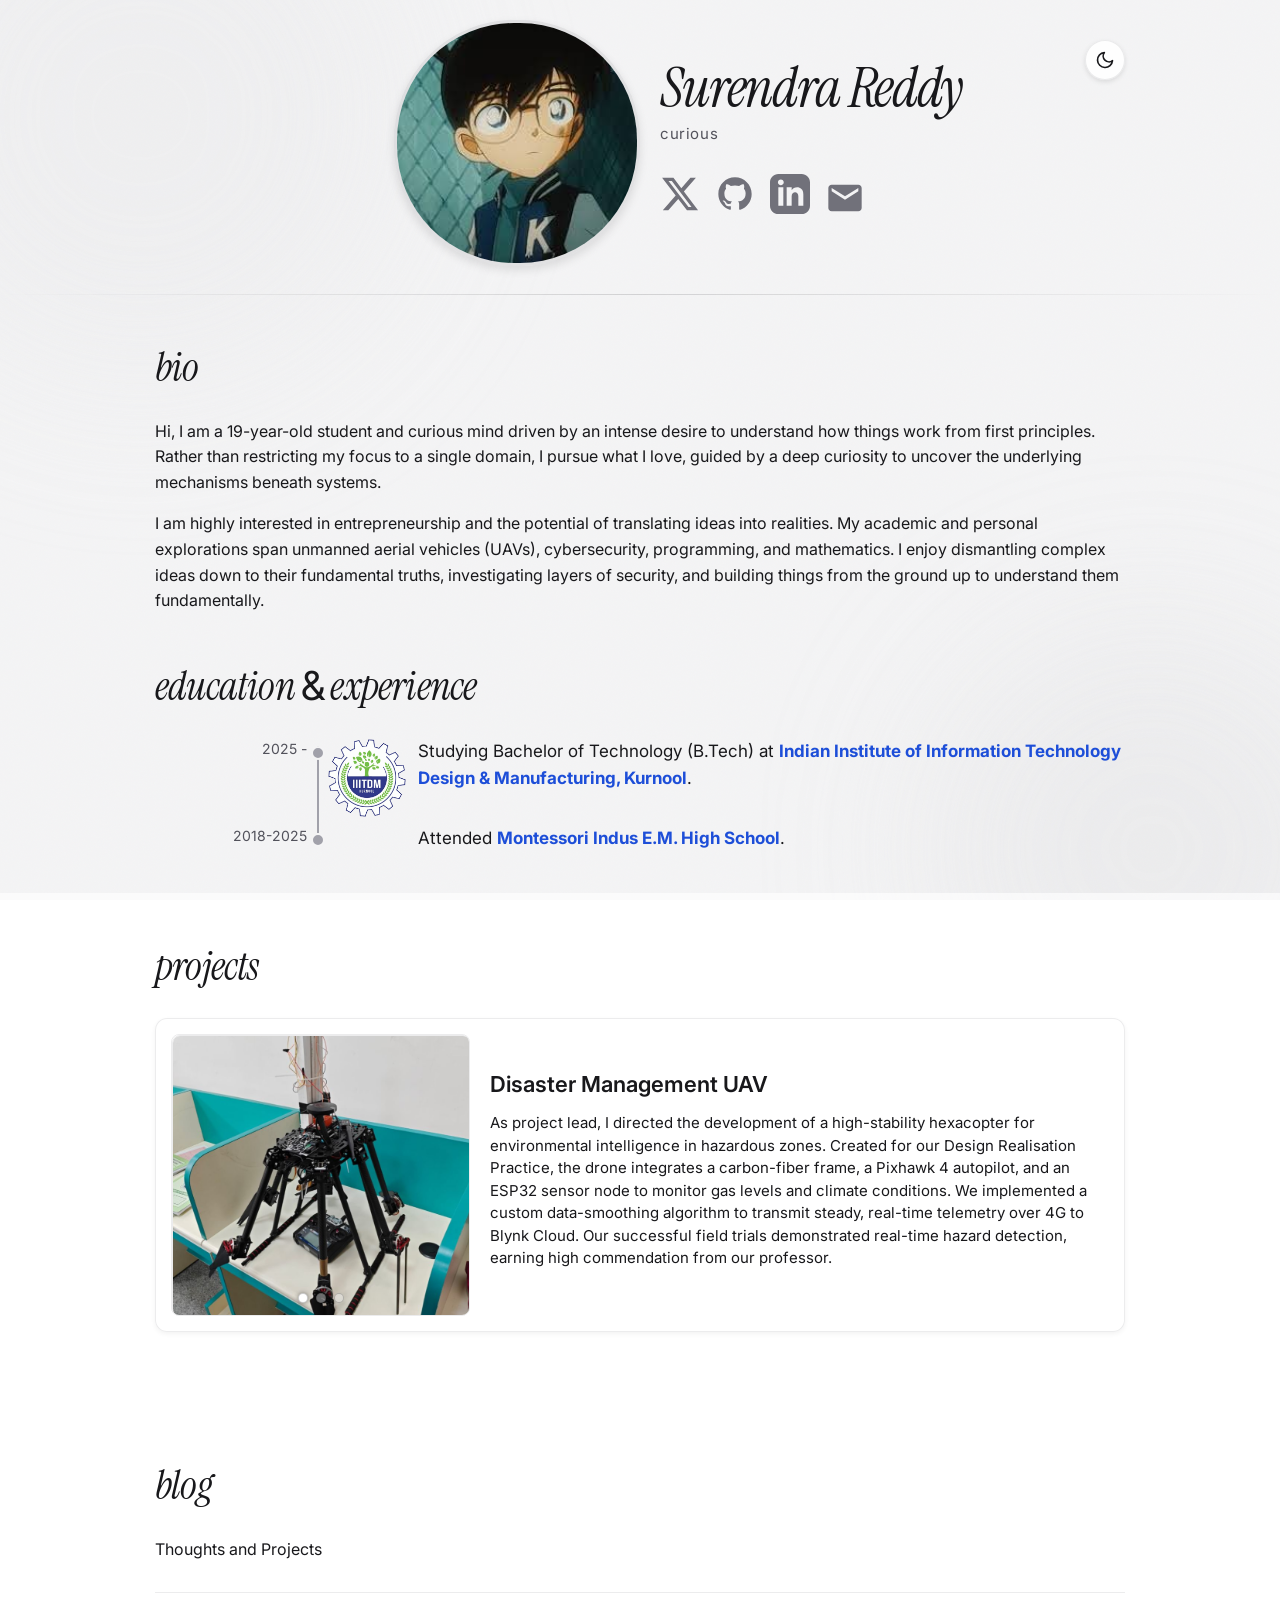
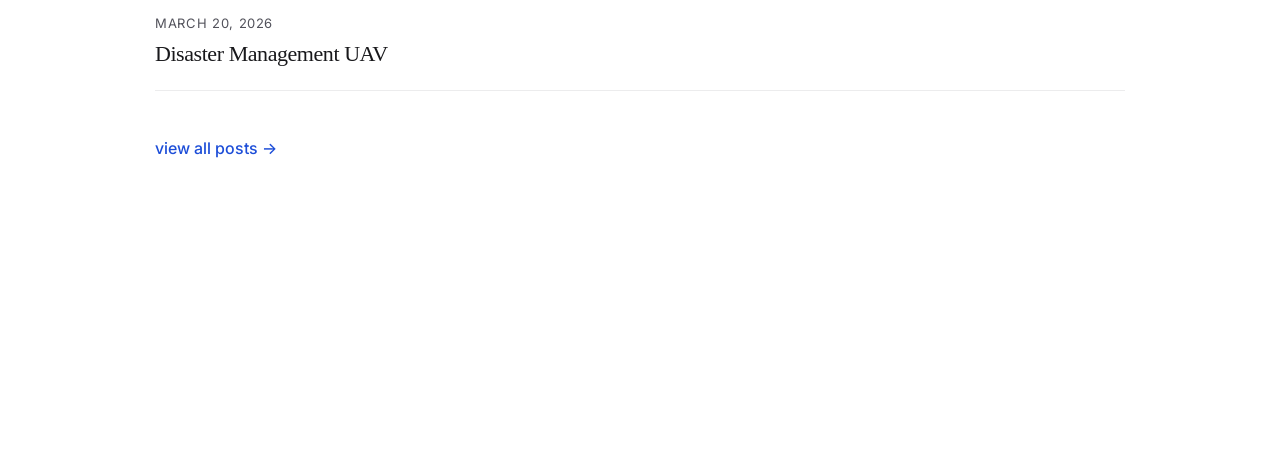
==== index.html @ e0e72cfd "Initial portfolio commit with elegant styling, smart header, and UAV carousel" ====
<!doctype html>
<html lang="en">
  <head>
    <meta charset="utf-8">
    <meta name="viewport" content="width=device-width, initial-scale=1, shrink-to-fit=no">
    <title>Surendra Reddy | Portfolio</title>
    <!-- Import Google Font for premium feel -->
    <link href="https://fonts.googleapis.com/css2?family=Inter:wght@300;400;500;600&display=swap" rel="stylesheet">
    <link rel="stylesheet" type="text/css" href="style.css">
    <script>
      // Immediately set theme based on user's preference to prevent flash of light theme
      (function() {
        const theme = localStorage.getItem('theme') || (window.matchMedia('(prefers-color-scheme: dark)').matches ? 'dark' : 'light');
        document.documentElement.setAttribute('data-theme', theme);
      })();
    </script>
  </head>
  <body>

    <!-- Background Canvas System -->
    <div class="bg-canvas">
      <div class="bg-blob bg-blob-1"></div>
      <div class="bg-blob bg-blob-2"></div>
      <div class="bg-grain"></div>
    </div>

    <div id="dhead" class="container">
      <!-- Dark/Light Theme Toggle Switch -->
      <div class="theme-toggle-container">
        <button id="theme-toggle" aria-label="Toggle dark/light mode">
          <!-- Sun icon (shows in dark mode) -->
          <svg class="sun-icon" viewBox="0 0 24 24" fill="none" stroke="currentColor" stroke-width="2" stroke-linecap="round" stroke-linejoin="round">
            <circle cx="12" cy="12" r="5"></circle>
            <line x1="12" y1="1" x2="12" y2="3"></line>
            <line x1="12" y1="21" x2="12" y2="23"></line>
            <line x1="4.22" y1="4.22" x2="5.64" y2="5.64"></line>
            <line x1="18.36" y1="18.36" x2="19.78" y2="19.78"></line>
            <line x1="1" y1="12" x2="3" y2="12"></line>
            <line x1="21" y1="12" x2="23" y2="12"></line>
            <line x1="4.22" y1="19.78" x2="5.64" y2="18.36"></line>
            <line x1="18.36" y1="5.64" x2="19.78" y2="4.22"></line>
          </svg>
          <!-- Moon icon (shows in light mode) -->
          <svg class="moon-icon" viewBox="0 0 24 24" fill="none" stroke="currentColor" stroke-width="2" stroke-linecap="round" stroke-linejoin="round">
            <path d="M21 12.79A9 9 0 1 1 11.21 3 7 7 0 0 0 21 12.79z"></path>
          </svg>
        </button>
      </div>

      <div class="row">
        <div id="dpic">
          <img src="assets/profile.jpg" class="ppic" alt="Surendra Reddy's Profile Picture" />
        </div>
        <div id="ddesc">
          <h1>Surendra Reddy</h1>
          <h2>curious</h2>
          <div id="dico">
            <a href="https://x.com/Surendraa28" target="_blank" id="link-twitter" title="X (Twitter)">
              <svg class="iico" viewBox="0 0 24 24" fill="currentColor">
                <path d="M18.244 2.25h3.308l-7.227 8.26 8.502 11.24H16.17l-5.214-6.817L4.99 21.75H1.68l7.73-8.835L1.254 2.25H8.08l4.713 6.231zm-1.161 17.52h1.833L7.084 4.126H5.117z"/>
              </svg>
            </a>
            <a href="https://github.com/Surendra-1412" target="_blank" id="link-github" title="GitHub">
              <svg class="iico" viewBox="0 0 24 24" fill="currentColor">
                <path d="M12 2C6.477 2 2 6.477 2 12c0 4.42 2.865 8.166 6.839 9.489.5.092.682-.217.682-.482 0-.237-.008-.866-.013-1.7-2.782.603-3.369-1.34-3.369-1.34-.454-1.156-1.11-1.462-1.11-1.462-.908-.62.069-.608.069-.608 1.003.07 1.531 1.03 1.531 1.03.892 1.529 2.341 1.087 2.91.831.092-.646.35-1.086.636-1.336-2.22-.253-4.555-1.11-4.555-4.943 0-1.091.39-1.984 1.029-2.683-.103-.253-.446-1.27.098-2.647 0 0 .84-.269 2.75 1.025A9.564 9.564 0 0112 6.844c.85.004 1.705.115 2.504.337 1.909-1.294 2.747-1.025 2.747-1.025.546 1.377.203 2.394.1 2.647.64.699 1.028 1.592 1.028 2.683 0 3.842-2.339 4.687-4.566 4.935.359.309.678.919.678 1.852 0 1.336-.012 2.415-.012 2.743 0 .267.18.579.688.481C19.138 20.161 22 16.418 22 12c0-5.523-4.477-10-10-10z"/>
              </svg>
            </a>
            <a href="https://www.linkedin.com/in/surendra-reddy-4b820a334/" target="_blank" id="link-linkedin" title="LinkedIn">
              <svg class="iico" viewBox="0 0 24 24" fill="currentColor">
                <path d="M19 0h-14c-2.761 0-5 2.239-5 5v14c0 2.761 2.239 5 5 5h14c2.762 0 5-2.239 5-5v-14c0-2.761-2.238-5-5-5zm-11 19h-3v-11h3v11zm-1.5-12.268c-.966 0-1.75-.779-1.75-1.75s.784-1.75 1.75-1.75 1.75.779 1.75 1.75-.784 1.75-1.75 1.75zm13.5 12.268h-3v-5.604c0-3.368-4-3.113-4 0v5.604h-3v-11h3v1.765c1.396-2.586 7-2.777 7 2.476v6.759z"/>
              </svg>
            </a>

            <svg class="iico" viewBox="0 0 24 24" fill="currentColor" id="iemail" style="cursor: pointer;" title="click to reveal" alt="Email">
              <path d="M20 4H4c-1.1 0-1.99.9-1.99 2L2 18c0 1.1.9 2 2 2h16c1.1 0 2-.9 2-2V6c0-1.1-.9-2-2-2zm0 4l-8 5-8-5V6l8 5 8-5v2z"/>
            </svg>
          </div>
          <div id="demail"></div> <!-- will reveal email -->
        </div>
      </div>
    </div>

    <hr>

    <!-- Bio Section -->
    <div id="bio" class="container">
      <div class="ctitle">bio</div>
        <p>
          Hi, I am a 19-year-old student and curious mind driven by an intense desire to understand how things work from first principles. Rather than restricting my focus to a single domain, I pursue what I love, guided by a deep curiosity to uncover the underlying mechanisms beneath systems.
        </p>
        <p>
          I am highly interested in entrepreneurship and the potential of translating ideas into realities. My academic and personal explorations span unmanned aerial vehicles (UAVs), cybersecurity, programming, and mathematics. I enjoy dismantling complex ideas down to their fundamental truths, investigating layers of security, and building things from the ground up to understand them fundamentally.
        </p>
    </div>

    <!-- Experience Timeline Section -->
    <div id="history" class="container">
      <div class="ctitle">education <span class="standard-amp">&amp;</span> experience</div>
      
      <div id="experience-list">
        <div class="entry row">
          <div class="timespan">2025 -</div>
          <div class="ico">
            <div class="entry-dot"></div>
            <img src="assets/iiitdm_logo.png" alt="IIITDM Kurnool Logo" />
          </div>
          <div class="desc">
            Studying Bachelor of Technology (B.Tech) at <a href="https://iiitk.ac.in/" target="_blank"><strong>Indian Institute of Information Technology Design & Manufacturing, Kurnool</strong></a>.
          </div>
        </div>
        
        <div class="entry row">
          <div class="timespan">2018-2025</div>
          <div class="ico">
            <div class="entry-dot"></div>
          </div>
          <div class="desc">
            Attended <a href="https://montessoriindus.in/" target="_blank"><strong>Montessori Indus E.M. High School</strong></a>.
          </div>
        </div>
      </div>
    </div>

    <!-- Projects Section (Uses the premium Card Grid Layout) -->
    <div class="bg-section">
      <div id="featured-talks" class="container">
        <div class="ctitle">projects</div>
        <div class="row" id="projects-grid">
          <!-- Project Card 1 (Disaster UAV) -->
          <a href="blog/view.html?post=disaster-uav" class="card project-card-custom" style="text-decoration: none; color: inherit;">
            <div class="img-container">
              <div class="uav-carousel">
                <div class="carousel-slides">
                  <img src="assets/uav_project.png" class="carousel-slide active" alt="Disaster Management UAV - Full Assembly" />
                  <img src="assets/uav_sensor_node.png" class="carousel-slide" alt="Disaster Management UAV - Sensor Node Setup" />
                  <img src="assets/uav_power_diagram.png" class="carousel-slide" alt="Disaster Management UAV - Power Diagram" />
                </div>
                <div class="carousel-dots">
                  <span class="dot active"></span>
                  <span class="dot"></span>
                  <span class="dot"></span>
                </div>
              </div>
            </div>
            <div class="text-container">
              <div class="project-title">Disaster Management UAV</div>
              <div class="project-desc">
                As project lead, I directed the development of a high-stability hexacopter for environmental intelligence in hazardous zones. Created for our Design Realisation Practice, the drone integrates a carbon-fiber frame, a Pixhawk 4 autopilot, and an ESP32 sensor node to monitor gas levels and climate conditions. We implemented a custom data-smoothing algorithm to transmit steady, real-time telemetry over 4G to Blynk Cloud. Our successful field trials demonstrated real-time hazard detection, earning high commendation from our professor.
              </div>
            </div>
          </a>
        </div>
      </div>
    </div>

    <!-- Blog Section (Nisarga Style) -->
    <div class="bg-section featured-writing-section" id="blog-section">
      <div class="container">
        <div class="ctitle">blog</div>
        <div style="margin-bottom: 20px; font-size: 16px; color: var(--text-color);">Thoughts and Projects</div>
        
        <div class="blog-list-custom" id="home-blog-list">
          <p>Loading posts...</p>
        </div>
        
        <div style="margin-top: 25px; text-align: left;">
          <a href="blog/index.html" class="view-all-blogs-link" style="font-weight: 500; color: var(--accent-color);">view all posts &rarr;</a>
        </div>
      </div>
    </div>



    <br><br><br><br><br><br><br><br><br><br><br>

    <!-- email reveal decryption script -->
    <script type="text/javascript">
      const rot13 = (message) => {
        const alpha = 'abcdefghijklmnopqrstuvwxyzabcdefghijklmABCDEFGHIJKLMNOPQRSTUVWXYZABCDEFGHIJKLM';
        return message.replace(/[a-z]/gi, letter => alpha[alpha.indexOf(letter) + 13]);
      }
      var e_is_shown = false;
      document.getElementById('iemail').addEventListener("click", function(){
        let demail = document.getElementById('demail');
        let encodedEmail = "fheraqenerqqll44@tznvy.pbz";
        let email = rot13(encodedEmail);
        demail.innerHTML = `<a href="mailto:${email}">${email}</a>`;
        demail.style.opacity = e_is_shown ? 0 : 1;
        e_is_shown = !e_is_shown;
      });

      // Dark Mode / Light Mode toggle handler
      const toggleButton = document.getElementById('theme-toggle');
      toggleButton.addEventListener('click', () => {
        const currentTheme = document.documentElement.getAttribute('data-theme');
        let newTheme = 'light';
        if (currentTheme === 'light') {
          newTheme = 'dark';
        }
        document.documentElement.setAttribute('data-theme', newTheme);
        localStorage.setItem('theme', newTheme);
      });

      // Load blog posts dynamically
      fetch('blog/posts.json')
        .then(response => response.json())
        .then(posts => {
          const listContainer = document.getElementById('home-blog-list');
          if (!posts || posts.length === 0) {
            listContainer.innerHTML = '<p>No posts published yet.</p>';
            return;
          }
          listContainer.innerHTML = '';
          // Display up to 5 posts
          posts.slice(0, 5).forEach(post => {
            const article = document.createElement('article');
            article.className = 'blog-post-custom';
            article.innerHTML = `
              <p class="blog-date-custom">${post.date}</p>
              <h3>
                <a href="blog/view.html?post=${post.id}">${post.title}</a>
              </h3>
            `;
            listContainer.appendChild(article);
          });
        })
        .catch(err => {
          console.error("Error loading blog posts:", err);
          document.getElementById('home-blog-list').innerHTML = '<p>Error loading blog posts.</p>';
        });

      // Manual Scroll-Snap Carousel inside UAV Project Card
      (function() {
        const container = document.querySelector('.uav-carousel .carousel-slides');
        const slides = document.querySelectorAll('.uav-carousel .carousel-slide');
        const dots = document.querySelectorAll('.uav-carousel .dot');
        if (!container || slides.length === 0) return;
        
        // Update active dots when scrolled (for manual swiping/gestures)
        container.addEventListener('scroll', () => {
          const width = container.clientWidth;
          const scrollLeft = container.scrollLeft;
          const activeIndex = Math.round(scrollLeft / width);
          
          dots.forEach((dot, i) => {
            if (i === activeIndex) {
              dot.classList.add('active');
            } else {
              dot.classList.remove('active');
            }
          });
        });
        
        // Click dots to scroll to that slide
        dots.forEach((dot, index) => {
          dot.addEventListener('click', (e) => {
            e.preventDefault();
            e.stopPropagation();
            const width = container.clientWidth;
            container.scrollTo({
              left: index * width,
              behavior: 'smooth'
            });
          });
        });
      })();
    </script>
  </body>
</html>
---- style.css ----
@import url('https://fonts.googleapis.com/css2?family=Instrument+Serif:ital@0;1&family=Inter:wght@400;500;600&display=swap');

:root {
    --font-serif: 'Instrument Serif', Georgia, serif;
    --font-sans: 'Inter', -apple-system, BlinkMacSystemFont, system-ui, sans-serif;
    --font-mono: 'SF Mono', ui-monospace, Monaco, monospace;

    --bg-color: #f4f4f5;
    --bg-section-color: rgba(255, 255, 255, 0.65);
    --text-color: #18181b;
    --text-muted: #52525b;
    --text-italic: #71717a;
    --accent-color: #1d4ed8; /* permanent blue links */
    --border-color: rgba(24, 24, 27, 0.08);
    --timeline-line: #a1a1aa;
    --card-bg: rgba(255, 255, 255, 0.85);
    --card-border: rgba(24, 24, 27, 0.08);
    --pub-venue-color: #1d4ed8;
    --hr-gradient-start: rgba(24, 24, 27, 0);
    --hr-gradient-mid: rgba(24, 24, 27, 0.15);
    --hr-gradient-end: rgba(24, 24, 27, 0);
    
    --toggle-bg: rgba(255, 255, 255, 0.85);
    --toggle-color: #18181b;
    --toggle-hover-bg: #ffffff;
    
    --link-color: #71717a; /* grey by default */
    
    --blob-1: rgba(228, 228, 231, 0.45);
    --blob-2: rgba(212, 212, 216, 0.35);
}

[data-theme="dark"] {
    --bg-color: #09090b;
    --bg-section-color: rgba(24, 24, 27, 0.4);
    --text-color: #fafafa;
    --text-muted: #a1a1aa;
    --text-italic: #71717a;
    --accent-color: #60a5fa; /* permanent light blue links */
    --border-color: rgba(250, 250, 250, 0.1);
    --timeline-line: #3f3f46;
    --card-bg: rgba(24, 24, 27, 0.65);
    --card-border: rgba(250, 250, 250, 0.1);
    --pub-venue-color: #60a5fa;
    --hr-gradient-start: rgba(250, 250, 250, 0);
    --hr-gradient-mid: rgba(250, 250, 250, 0.2);
    --hr-gradient-end: rgba(250, 250, 250, 0);
    
    --toggle-bg: rgba(24, 24, 27, 0.85);
    --toggle-color: #fafafa;
    --toggle-hover-bg: #18181b;
    
    --link-color: #a1a1aa; /* grey by default */
    
    --blob-1: rgba(39, 39, 42, 0.35);
    --blob-2: rgba(24, 24, 27, 0.25);
}

/* Global Transition for Smooth Theme Switching */
* {
    transition: background-color 0.3s ease, border-color 0.3s ease, color 0.3s ease;
}

body {
    margin: 0;
    padding: 0;
    background-color: transparent;
    font-family: var(--font-sans);
    font-size: 16px;
    line-height: 1.6;
    color: var(--text-color);
}

/* Background Canvas System */
.bg-canvas {
    position: fixed;
    inset: 0;
    z-index: -1;
    overflow: hidden;
    pointer-events: none;
    background: var(--bg-color);
    transition: background-color 0.8s ease;
}
.bg-blob {
    position: absolute;
    border-radius: 50%;
    filter: blur(90px);
    opacity: 0.7;
}
.bg-blob-1 {
    width: 42vmax;
    height: 42vmax;
    top: -12vmax;
    left: -10vmax;
    background: var(--blob-1);
}
.bg-blob-2 {
    width: 36vmax;
    height: 36vmax;
    bottom: -14vmax;
    right: -8vmax;
    background: var(--blob-2);
}
.bg-grain {
    position: absolute;
    inset: 0;
    opacity: 0.025;
    background-image: url("data:image/svg+xml,%3Csvg viewBox='0 0 512 512' xmlns='http://www.w3.org/2000/svg'%3E%3Cfilter id='n'%3E%3CfeTurbulence type='fractalNoise' baseFrequency='0.7' numOctaves='4' stitchTiles='stitch'/%3E%3C/filter%3E%3Crect width='100%25' height='100%25' filter='url(%23n)'/%3E%3C/svg%3E");
    background-size: 256px;
    pointer-events: none;
}
html[data-theme="dark"] .bg-grain {
    opacity: 0.04;
}

/* Layout */
.container {
    margin-left: auto;
    margin-right: auto;
    padding-left: 15px;
    padding-right: 15px;
    position: relative;
}
@media (min-width: 992px) {
    .container {
        width: 970px;
     }
}
.row {
    display: grid;
    grid-template-columns: repeat(12, 1fr);
}

/* Section styling with background color (to support dark theme correctly) */
.bg-section {
    background-color: var(--bg-section-color);
    padding-top: 1px;
    margin-top: 10px;
    transition: background-color 0.3s ease;
}
.featured-writing-section {
    margin-top: 50px;
    padding-bottom: 30px;
}

/* Theme Toggle Button */
.theme-toggle-container {
    position: absolute;
    top: 20px;
    right: 15px;
    z-index: 100;
}
#theme-toggle {
    background-color: var(--toggle-bg);
    color: var(--toggle-color);
    border: 1px solid var(--card-border);
    border-radius: 50%;
    width: 40px;
    height: 40px;
    cursor: pointer;
    display: flex;
    align-items: center;
    justify-content: center;
    outline: none;
    box-shadow: 0 2px 5px rgba(0,0,0,0.1);
}
#theme-toggle:hover {
    background-color: var(--toggle-hover-bg);
    transform: scale(1.05);
}
#theme-toggle svg {
    width: 20px;
    height: 20px;
}
/* Toggle Icons Show/Hide */
[data-theme="dark"] .sun-icon {
    display: block;
}
[data-theme="dark"] .moon-icon {
    display: none;
}
.sun-icon {
    display: none;
}
.moon-icon {
    display: block;
}

/* Links */
a {
    color: var(--accent-color);
    text-decoration: none;
    transition: color 0.2s ease, opacity 0.2s ease;
}
a:hover {
    text-decoration: none;
    color: var(--accent-color);
    opacity: 0.8;
}

/* Props */
#dhead {
    margin-top: 20px;
}
#dpic {
    grid-column: span 6;
    text-align: right;
}
#ddesc {
    padding-top: 40px;
    padding-left: 20px;
    grid-column: span 6;
}
@media (max-width: 991px) {
    #dpic {
      grid-column: span 12;
      text-align: center;
    }
    #ddesc {
      grid-column: span 12;
      padding-top: 20px;
      text-align: center;
    }
}
h1 {
    font-family: var(--font-serif);
    font-size: 3rem;
    font-weight: 400;
    padding: 0;
    margin: 0;
}
h2 {
    font-family: var(--font-serif);
    font-weight: 400;
    color: var(--text-muted);
    font-size: 1.625rem;
    padding: 0;
    margin: 5px 0 10px 0;
}
#ddesc h1 {
    font-family: var(--font-serif);
    font-style: italic;
    font-size: 3.5rem;
    font-weight: 400;
    letter-spacing: -0.03em;
    line-height: 1.0;
    margin-bottom: 6px;
    color: var(--text-color);
}
#ddesc h2 {
    font-family: var(--font-sans);
    font-style: normal;
    color: var(--text-muted);
    font-size: 15px;
    margin-bottom: 28px;
    font-weight: 400;
    letter-spacing: 0.04em;
    text-transform: lowercase;
}
@media (max-width: 640px) {
    #ddesc h1 {
        font-size: 2.5rem;
    }
}
@media (min-width: 992px) {
    #ddesc h2 {
        max-width: 300px;
    }
}
#dpic img {
    width: 240px;
    height: 240px;
    border-radius: 120px;
    border: 3px solid var(--card-border);
    box-shadow: 0 4px 10px rgba(0,0,0,0.1);
}
.iico {
    width: 40px;
    height: 40px;
    color: var(--link-color);
    transition: color 0.2s ease, opacity 0.2s ease, transform 0.2s ease;
}
.iico:hover {
    transform: scale(1.1);
}
/* Brand Colors on Hover/Active */
#link-twitter:hover .iico, #link-twitter:active .iico {
    color: var(--text-color); /* X: black/white */
}
#link-github:hover .iico, #link-github:active .iico {
    color: #24292e;
}
[data-theme="dark"] #link-github:hover .iico, [data-theme="dark"] #link-github:active .iico {
    color: #ffffff;
}
#link-linkedin:hover .iico, #link-linkedin:active .iico {
    color: #0a66c2; /* LinkedIn Blue */
}
#iemail:hover, #iemail:active {
    color: #ea4335; /* Email Red */
}
#link-rss:hover .iico, #link-rss:active .iico {
    color: #f26522; /* RSS Orange */
}
#demail {
    margin-top: 10px;
    color: var(--text-muted);
    opacity: 0;
    transition: opacity 0.7s;
}
hr {
    height: 1px;
    background-image: linear-gradient(to right, var(--hr-gradient-start), var(--hr-gradient-mid), var(--hr-gradient-end));
    padding: 0;
    margin: 20px 0px 20px 0px;
    border: 0;
}
.ico {
    grid-column: span 1;
    vertical-align: top;
    position: relative;
}
.ico::before {
    content: '';
    position: absolute;
    top: 0;
    bottom: 0;
    left: 0;
    width: 2px;
    background-color: var(--timeline-line);
}
.entry:first-child .ico::before {
    top: 8px; /* Start at the center of the first dot */
}
.entry:last-child .ico::before {
    bottom: calc(100% - 8px); /* End at the center of the last dot */
}
.ico img {
    border-radius: 5px;
    width: 100%;
    max-width: 80px;
    margin-left: 10px;
}
.desc {
    grid-column: span 9;
    vertical-align: top;
    font-size: 17px;
    padding-left: 20px;
    padding-bottom: 30px; /* Consistent spacing between entries */
}
.entry {
}
.entry-dot {
    position: absolute;
    top: 8px; /* Center-aligned with the first line of text */
    left: -6px; /* Center-aligned with the vertical line */
    width: 10px;
    height: 10px;
    border-radius: 50%;
    background-color: var(--timeline-line);
    border: 2px solid var(--bg-color);
    z-index: 2;
}
.timespan {
    grid-column: span 2;
    font-size: 14px;
    text-align: right;
    padding-right: 10px;
    color: var(--text-muted);
    white-space: nowrap !important;
}
.hassets {
    position: relative;
}
@media (max-width: 991px) {
    .hassets {
        display: none;
    }
}
.hasset {
    position: absolute;
    margin: 0;
    padding: 0;
}
.ctitle {
    font-family: var(--font-serif);
    font-style: italic;
    font-size: 2.5rem;
    font-weight: 400;
    letter-spacing: -0.02em;
    color: var(--text-color);
    margin-bottom: 20px;
    margin-top: 40px;
}
#featured-talks .row {
    grid-column-gap: 10px;
    grid-row-gap: 10px;
    padding-bottom: 30px;
}
.card {
    grid-column: span 4;
    vertical-align: top;
    border: 1px solid var(--card-border);
    border-radius: 12px;
    padding: 10px;
    background-color: var(--card-bg);
    box-shadow: 0 2px 5px rgba(0,0,0,0.05);
    transition: transform 0.2s ease, box-shadow 0.2s ease;
}
.card:hover {
    transform: translateY(-4px);
    box-shadow: 0 6px 15px rgba(0,0,0,0.1);
}
@media (max-width: 991px) {
    .card {
        grid-column: span 6;
    }
    #featured-talks .row {
        grid-column-gap: 5px;
        grid-row-gap: 5px;
    }
}
@media (max-width: 575px) {
    .card {
        grid-column: span 12;
    }
}
.card img {
    border-radius: 8px;
    width: 100%;
    border: 1px solid var(--card-border);
}
.project-card-custom {
    grid-column: span 12 !important;
    display: grid;
    grid-template-columns: repeat(12, 1fr);
    gap: 20px;
    padding: 15px;
}
.project-card-custom .img-container {
    grid-column: span 4;
    display: flex;
    align-items: center;
    justify-content: center;
}
.project-card-custom .img-container img {
    width: 100%;
    max-height: 280px;
    object-fit: cover;
    border-radius: 8px;
}
/* UAV Project Card Carousel */
.uav-carousel {
    position: relative;
    width: 100%;
    height: 280px;
    overflow: hidden;
    border-radius: 8px;
    border: 1px solid var(--card-border);
}
.carousel-slides {
    display: flex;
    width: 100%;
    height: 100%;
    overflow-x: auto;
    scroll-snap-type: x mandatory;
    scroll-behavior: smooth;
    scrollbar-width: none; /* Hide scrollbar for Firefox */
}
.carousel-slides::-webkit-scrollbar {
    display: none; /* Hide scrollbar for Chrome, Safari, Opera */
}
.carousel-slide {
    flex: 0 0 100%;
    width: 100%;
    height: 100%;
    object-fit: cover;
    scroll-snap-align: start;
}
.carousel-dots {
    position: absolute;
    bottom: 12px;
    left: 50%;
    transform: translateX(-50%);
    display: flex;
    gap: 8px;
    z-index: 10;
}
.carousel-dots .dot {
    width: 8px;
    height: 8px;
    border-radius: 50%;
    background-color: rgba(255, 255, 255, 0.4);
    border: 1px solid rgba(0, 0, 0, 0.2);
    cursor: pointer;
    transition: background-color 0.3s ease;
}
.carousel-dots .dot.active {
    background-color: #ffffff;
    box-shadow: 0 0 4px rgba(0, 0, 0, 0.4);
}
.project-card-custom .text-container {
    grid-column: span 8;
    display: flex;
    flex-direction: column;
    justify-content: center;
    text-align: left;
}
.project-card-custom .project-title {
    font-size: 22px;
    font-weight: 600;
    margin-bottom: 10px;
}
.project-card-custom .project-desc {
    font-size: 15px;
    color: var(--text-color);
    line-height: 1.5;
    margin-bottom: 12px;
}
.project-card-custom .project-tech {
    font-size: 13px;
    color: var(--text-muted);
    font-weight: 500;
}
@media (max-width: 767px) {
    .project-card-custom {
        grid-template-columns: 1fr;
        gap: 15px;
    }
    .project-card-custom .img-container {
        grid-column: span 12;
    }
    .project-card-custom .text-container {
        grid-column: span 12;
    }
}
.cdesc {
    height: 30px;
    vertical-align: top;
    margin-bottom: 10px;
    font-size: 15px;
}
@media (max-width: 768px) {
    .cdesc {
        font-size: 14px;
        padding-bottom: 10px;
    }
}
#pet-projects .row {
    grid-column-gap: 10px;
    grid-row-gap: 10px;
}
.project {
    margin-bottom: 10px;
    padding-bottom: 10px;
    border-bottom: 1px solid var(--border-color);
}
.pico {
    float: left;
    margin-right: 10px;
}
.pdesc {
}
.pend {
    clear: both;
}
.pico img {
    height: 80px;
    border-radius: 5px;
    border: 1px solid var(--card-border);
}
.pub {
    font-size: 14px;
    border-left: 4px solid var(--timeline-line);
    padding: 2px 0px 2px 10px;
    margin-bottom: 10px;
}
.pub-title {
    display: inline;
    color: var(--text-color);
}
.pub-venue {
    display: inline;
    color: var(--pub-venue-color);
}
.pub-authors {
    display: block;
    color: var(--text-muted);
}
.tul {
    text-align: center;
    padding: 0;
}
.til {
    display: inline-block;
    padding: 3px 15px 3px 15px;
    margin-bottom: 5px;
}
.tilb {
    border-right: 1px solid var(--border-color);
}
.nodot {
    list-style-type: none;
    padding-left: 0;
}

#dico {
    display: flex;
    align-items: center;
    gap: 15px;
    margin-top: 15px;
}
@media (max-width: 991px) {
    #dico {
        justify-content: center;
    }
}

/* Nisarga-Style Blog Section */
.blog-list-custom {
    margin-top: 30px;
    padding-bottom: 20px;
}
.blog-post-custom {
    padding: 20px 0;
    border-bottom: 1px solid var(--border-color);
    text-align: left;
}
.blog-post-custom:first-child {
    border-top: 1px solid var(--border-color);
}
.blog-post-custom .blog-date-custom {
    font-size: 13px;
    color: var(--text-muted);
    text-transform: uppercase;
    letter-spacing: 0.05em;
    margin-bottom: 6px;
    margin-top: 0;
}
.blog-post-custom h3 {
    margin: 0;
    font-family: Georgia, Cambria, "Times New Roman", Times, serif;
    font-weight: normal;
    font-style: normal;
}
.blog-post-custom h3 a {
    color: var(--text-color) !important;
    font-size: 1.375rem;
    letter-spacing: -0.02em;
    line-height: 1.25;
    transition: color 0.2s ease;
}
.blog-post-custom h3 a:hover {
    color: var(--accent-color) !important;
    text-decoration: none;
}

/* ═══════════════════════════════════════
   SITE HEADER & NAVIGATION (for inner pages)
   ═══════════════════════════════════════ */
.site-header {
    position: fixed;
    top: 0;
    left: 0;
    right: 0;
    z-index: 100;
    padding: 20px 24px;
    display: flex;
    align-items: center;
    justify-content: space-between;
    pointer-events: none;
    transition: transform 0.3s cubic-bezier(0.16, 1, 0.3, 1);
}
.site-header.header-hidden {
    transform: translateY(-100%);
}
.site-header::before {
    content: '';
    position: absolute;
    inset: 0;
    pointer-events: none;
    z-index: -1;
    -webkit-backdrop-filter: blur(14px) saturate(140%);
    backdrop-filter: blur(14px) saturate(140%);
    background: linear-gradient(to bottom, var(--bg-color), rgba(244, 244, 245, 0.4) 60%, transparent);
}
[data-theme="dark"] .site-header::before {
    background: linear-gradient(to bottom, var(--bg-color), rgba(9, 9, 11, 0.4) 60%, transparent);
}
.site-header > * {
    pointer-events: auto;
}
.header-logo {
    font-family: var(--font-serif);
    font-size: 24px;
    font-weight: 400;
    font-style: italic;
    color: var(--text-color);
    text-decoration: none;
    letter-spacing: -0.02em;
    transition: opacity 0.2s ease;
}
.header-logo:hover {
    opacity: 0.5;
}
.header-actions {
    display: flex;
    align-items: center;
    gap: 8px;
}
.site-header #theme-toggle {
    position: static;
    width: 38px;
    height: 38px;
}

/* Non-hero container layout */
main:not(.hero), .post-container, .blog-container {
    max-width: 640px;
    margin: 0 auto;
    padding: 140px 24px 100px;
    position: relative;
    z-index: 1;
}
@media (min-width: 641px) {
    main:not(.hero), .post-container, .blog-container {
        padding: 160px 32px 100px;
    }
}

.back, .post-back {
    display: inline-flex;
    align-items: center;
    gap: 6px;
    margin-bottom: 40px;
    color: var(--text-muted);
    text-decoration: none;
    font-size: 14px;
    font-weight: 500;
    transition: color 0.2s ease;
}
.back:hover, .post-back:hover {
    color: var(--text-color);
    opacity: 1;
}

/* Dedicated blog list page styling */
.blog-header {
    margin-bottom: 40px;
}
.blog-title {
    font-family: var(--font-serif);
    font-style: italic;
    font-size: 3rem;
    font-weight: 400;
    margin-bottom: 10px;
    letter-spacing: -0.03em;
}
.blog-subtitle {
    color: var(--text-muted);
    font-size: 16px;
    margin-bottom: 0;
}
.blog-list {
    margin-top: 40px;
}
.blog-post {
    padding: 24px 0;
    border-bottom: 1px solid var(--border-color);
}
.blog-post:first-child {
    border-top: 1px solid var(--border-color);
}
.blog-post h2 {
    margin: 0;
    font-family: var(--font-serif);
    font-weight: 400;
    font-size: 1.5rem;
}
.blog-post a {
    text-decoration: none;
    color: var(--text-color);
    display: block;
    transition: color 0.2s ease;
}
.blog-post a:hover {
    color: var(--accent-color);
}
.blog-date {
    font-size: 13px;
    color: var(--text-muted);
    margin-bottom: 6px;
    font-weight: 400;
    letter-spacing: 0.03em;
    text-transform: uppercase;
}

.standard-amp {
    font-family: var(--font-sans) !important;
    font-style: normal !important;
    font-weight: 400;
}
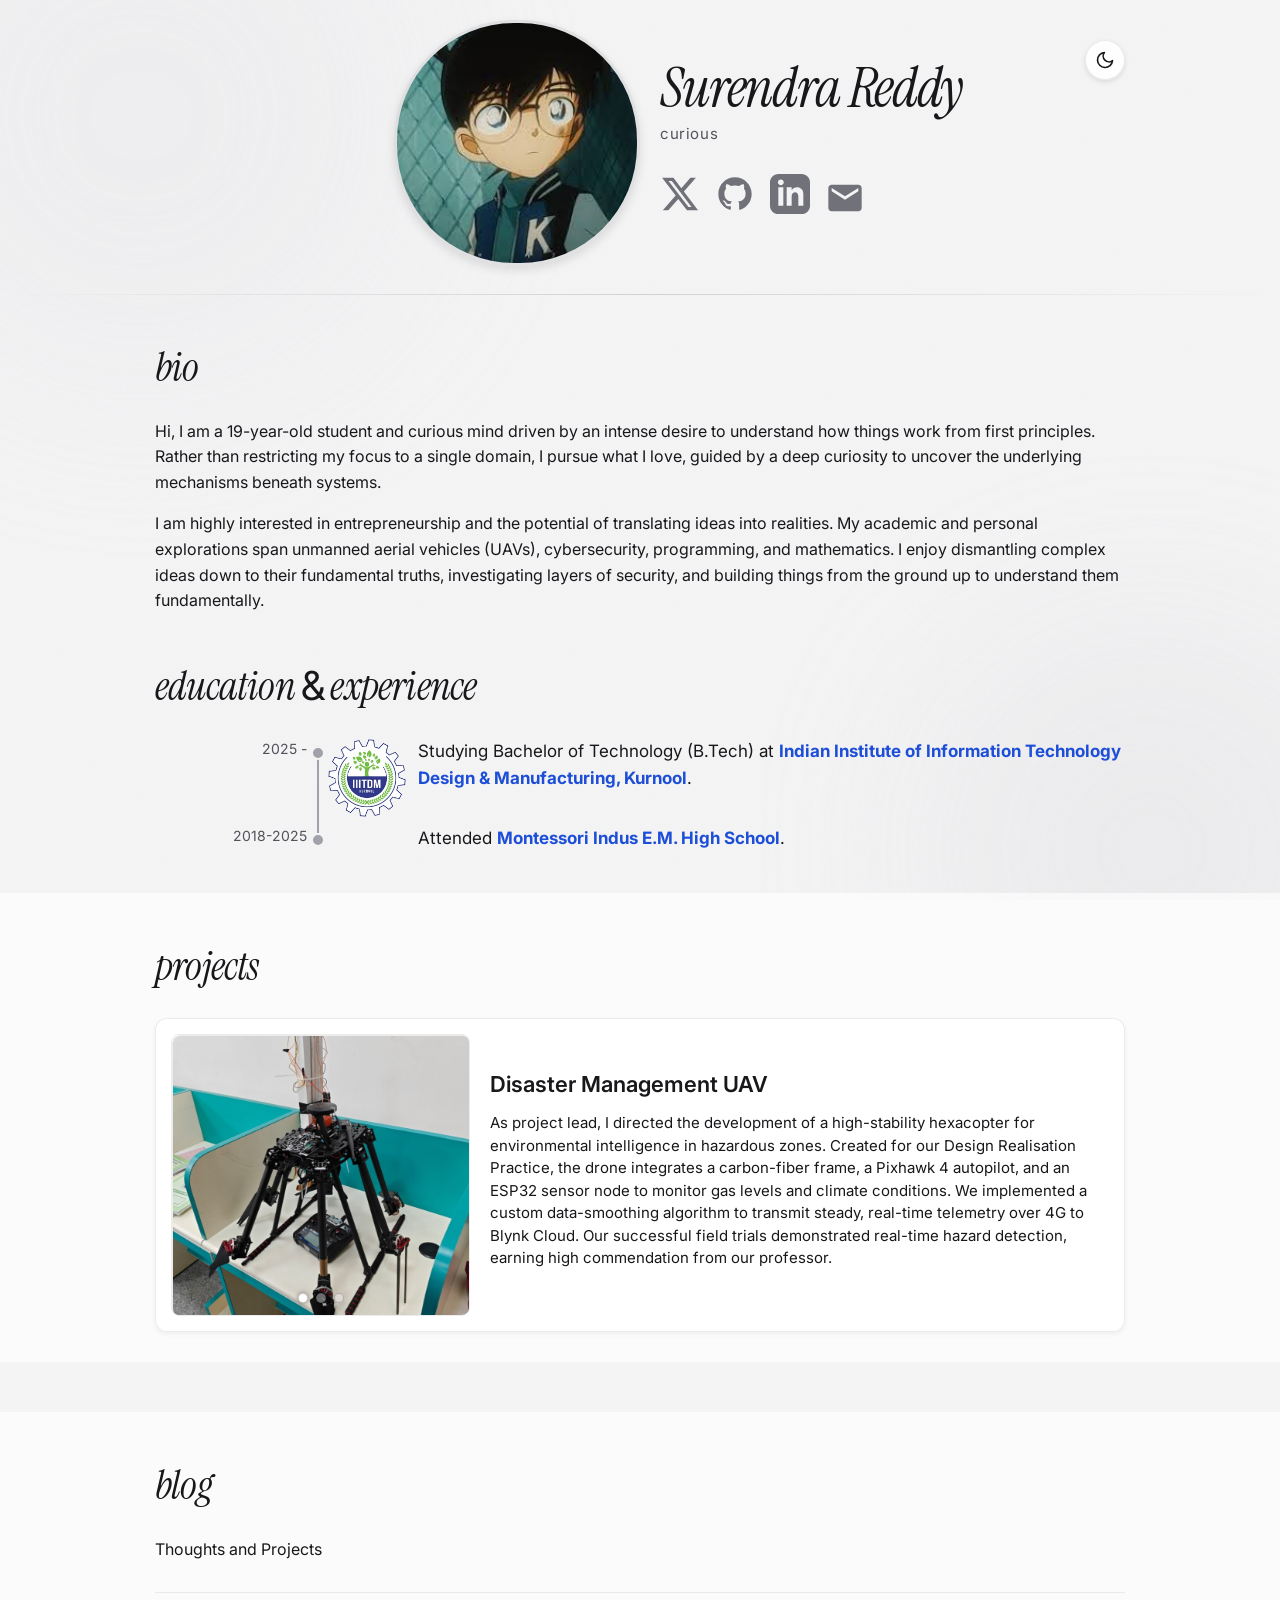
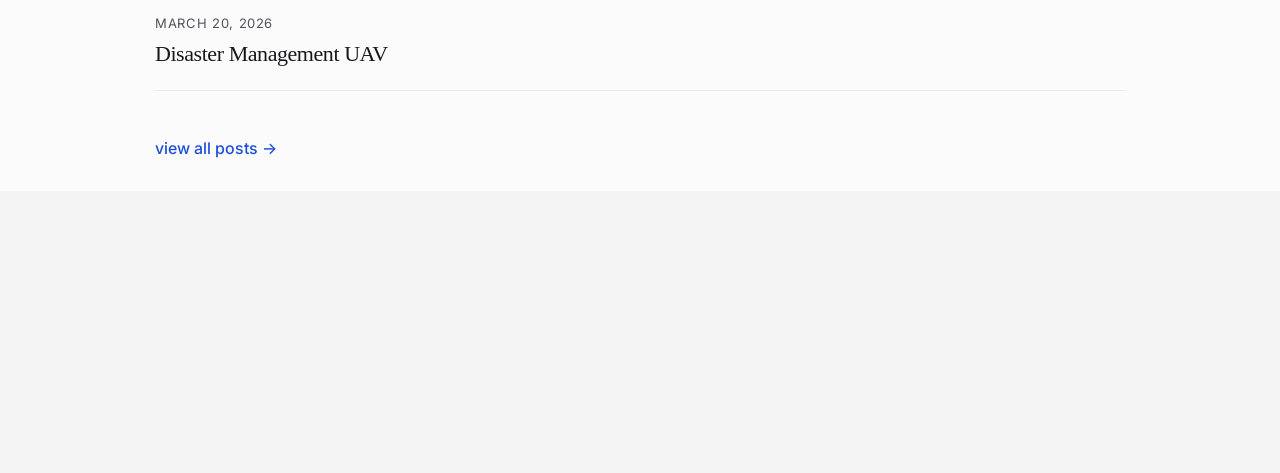
==== commit 308a00db: "Fix mobile viewport scroll white bar and add CSS cache bust parameters" ====
--- a/index.html
+++ b/index.html
@@ -6,7 +6,7 @@
     <title>Surendra Reddy | Portfolio</title>
     <!-- Import Google Font for premium feel -->
     <link href="https://fonts.googleapis.com/css2?family=Inter:wght@300;400;500;600&display=swap" rel="stylesheet">
-    <link rel="stylesheet" type="text/css" href="style.css">
+    <link rel="stylesheet" type="text/css" href="style.css?v=1.1">
     <script>
       // Immediately set theme based on user's preference to prevent flash of light theme
       (function() {
--- a/style.css
+++ b/style.css
@@ -61,10 +61,14 @@
     transition: background-color 0.3s ease, border-color 0.3s ease, color 0.3s ease;
 }
 
+html {
+    background-color: var(--bg-color);
+}
+
 body {
     margin: 0;
     padding: 0;
-    background-color: transparent;
+    background-color: var(--bg-color);
     font-family: var(--font-sans);
     font-size: 16px;
     line-height: 1.6;
@@ -75,10 +79,10 @@
 .bg-canvas {
     position: fixed;
     inset: 0;
-    z-index: -1;
+    z-index: 0;
     overflow: hidden;
     pointer-events: none;
-    background: var(--bg-color);
+    background: transparent;
     transition: background-color 0.8s ease;
 }
 .bg-blob {
@@ -120,6 +124,7 @@
     padding-left: 15px;
     padding-right: 15px;
     position: relative;
+    z-index: 1;
 }
 @media (min-width: 992px) {
     .container {
@@ -137,6 +142,8 @@
     padding-top: 1px;
     margin-top: 10px;
     transition: background-color 0.3s ease;
+    position: relative;
+    z-index: 1;
 }
 .featured-writing-section {
     margin-top: 50px;
@@ -314,6 +321,8 @@
     padding: 0;
     margin: 20px 0px 20px 0px;
     border: 0;
+    position: relative;
+    z-index: 1;
 }
 .ico {
     grid-column: span 1;
@@ -800,3 +809,54 @@
     font-style: normal !important;
     font-weight: 400;
 }
+
+@media (max-width: 767px) {
+    .entry.row {
+        display: grid;
+        grid-template-columns: 24px 1fr;
+        grid-template-rows: auto auto;
+        column-gap: 12px;
+        row-gap: 4px;
+    }
+    .timespan {
+        grid-column: 2;
+        grid-row: 1;
+        text-align: left !important;
+        font-size: 13px;
+        font-weight: 600;
+        color: var(--text-muted);
+        padding-right: 0;
+        white-space: nowrap !important;
+    }
+    .ico {
+        grid-column: 1;
+        grid-row: 1 / span 2;
+        position: relative;
+        display: flex;
+        flex-direction: column;
+        align-items: center;
+    }
+    .ico::before {
+        left: 11px; /* Center of the 24px column */
+    }
+    .entry:first-child .ico::before {
+        top: 7px; /* Align with the new dot position */
+    }
+    .entry:last-child .ico::before {
+        bottom: calc(100% - 7px); /* Align with the new dot position */
+    }
+    .entry-dot {
+        left: 5px; /* Centered relative to 11px line */
+        top: 7px; /* Align with center of timespan text line */
+    }
+    .ico img {
+        display: none;
+    }
+    .desc {
+        grid-column: 2;
+        grid-row: 2;
+        font-size: 15px;
+        padding-left: 0;
+        padding-bottom: 25px;
+    }
+}
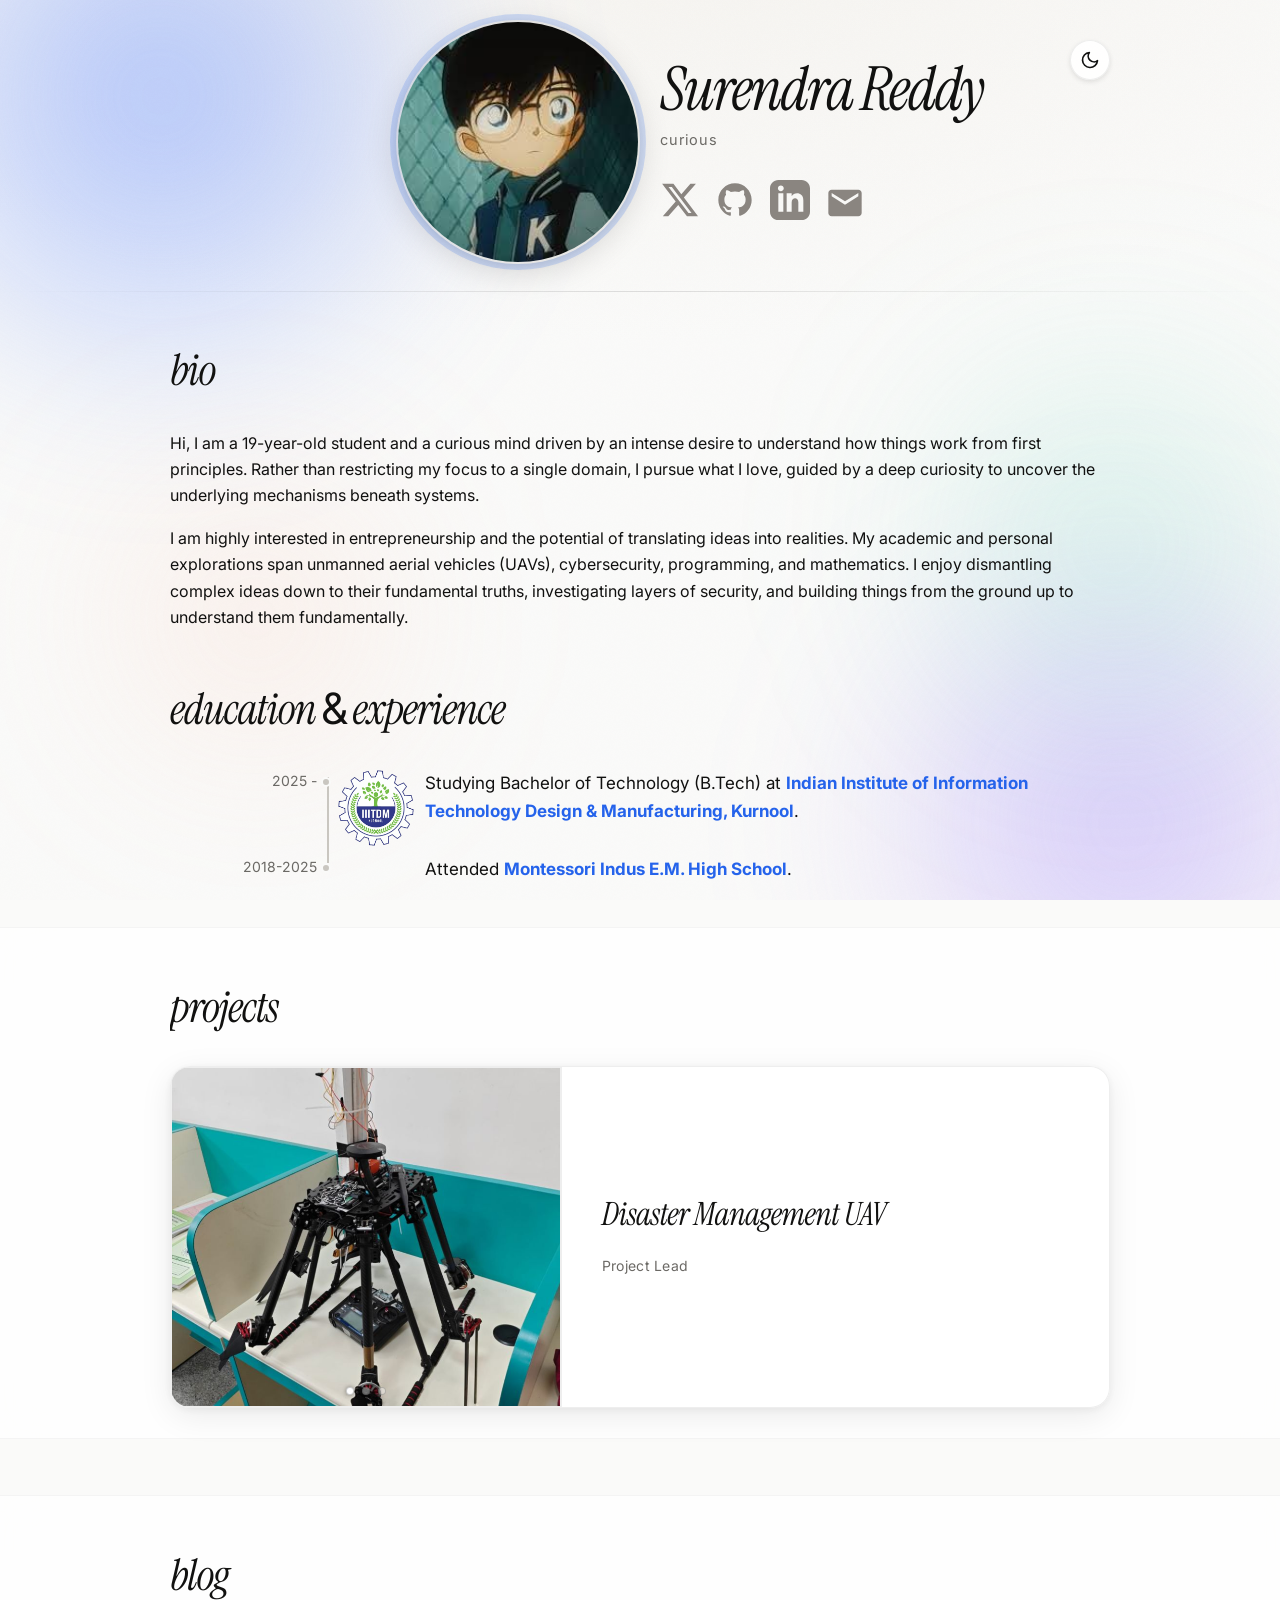
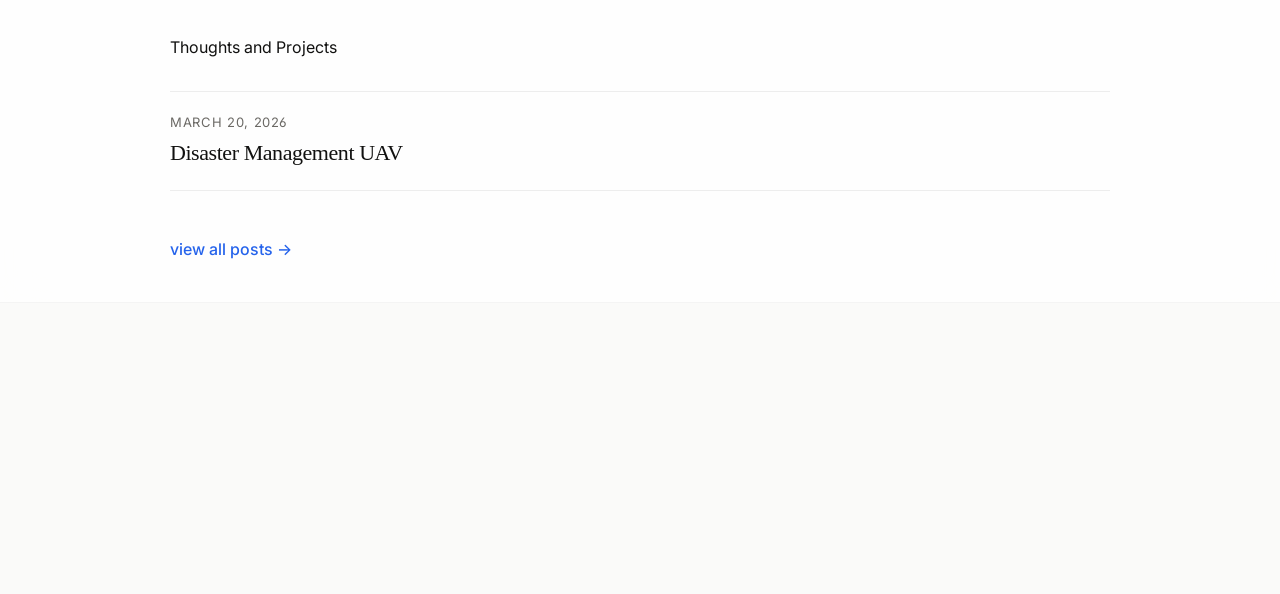
==== commit 60b8c072: "Premium updates, subpage background unification, and timeline fixes" ====
--- a/index.html
+++ b/index.html
@@ -4,8 +4,8 @@
     <meta charset="utf-8">
     <meta name="viewport" content="width=device-width, initial-scale=1, shrink-to-fit=no">
     <title>Surendra Reddy | Portfolio</title>
-    <!-- Import Google Font for premium feel -->
-    <link href="https://fonts.googleapis.com/css2?family=Inter:wght@300;400;500;600&display=swap" rel="stylesheet">
+    <!-- Import Google Fonts for premium HD feel -->
+    <link href="https://fonts.googleapis.com/css2?family=Instrument+Serif:ital@0;1&family=Inter:wght@300;400;500;600;700&family=Outfit:wght@300;400;500;600;700&display=swap" rel="stylesheet">
     <link rel="stylesheet" type="text/css" href="style.css?v=1.1">
     <script>
       // Immediately set theme based on user's preference to prevent flash of light theme
@@ -21,6 +21,8 @@
     <div class="bg-canvas">
       <div class="bg-blob bg-blob-1"></div>
       <div class="bg-blob bg-blob-2"></div>
+      <div class="bg-blob bg-blob-3"></div>
+      <div class="bg-blob bg-blob-4"></div>
       <div class="bg-grain"></div>
     </div>
 
@@ -86,7 +88,7 @@
     <div id="bio" class="container">
       <div class="ctitle">bio</div>
         <p>
-          Hi, I am a 19-year-old student and curious mind driven by an intense desire to understand how things work from first principles. Rather than restricting my focus to a single domain, I pursue what I love, guided by a deep curiosity to uncover the underlying mechanisms beneath systems.
+          Hi, I am a 19-year-old student and a curious mind driven by an intense desire to understand how things work from first principles. Rather than restricting my focus to a single domain, I pursue what I love, guided by a deep curiosity to uncover the underlying mechanisms beneath systems.
         </p>
         <p>
           I am highly interested in entrepreneurship and the potential of translating ideas into realities. My academic and personal explorations span unmanned aerial vehicles (UAVs), cybersecurity, programming, and mathematics. I enjoy dismantling complex ideas down to their fundamental truths, investigating layers of security, and building things from the ground up to understand them fundamentally.
@@ -105,7 +107,8 @@
             <img src="assets/iiitdm_logo.png" alt="IIITDM Kurnool Logo" />
           </div>
           <div class="desc">
-            Studying Bachelor of Technology (B.Tech) at <a href="https://iiitk.ac.in/" target="_blank"><strong>Indian Institute of Information Technology Design & Manufacturing, Kurnool</strong></a>.
+            <img src="assets/iiitdm_logo.png" alt="IIITDM Kurnool Logo" class="ico-logo-mobile" />
+            Studying Bachelor of Technology (B.Tech) at <a href="https://iiitk.ac.in/" target="_blank"><strong>Indian Institute of Information Technology Design &amp; Manufacturing, Kurnool</strong></a>.
           </div>
         </div>
         
@@ -127,7 +130,7 @@
         <div class="ctitle">projects</div>
         <div class="row" id="projects-grid">
           <!-- Project Card 1 (Disaster UAV) -->
-          <a href="blog/view.html?post=disaster-uav" class="card project-card-custom" style="text-decoration: none; color: inherit;">
+          <a href="blog/view.html?post=disaster-uav" class="card project-card-custom">
             <div class="img-container">
               <div class="uav-carousel">
                 <div class="carousel-slides">
@@ -144,9 +147,7 @@
             </div>
             <div class="text-container">
               <div class="project-title">Disaster Management UAV</div>
-              <div class="project-desc">
-                As project lead, I directed the development of a high-stability hexacopter for environmental intelligence in hazardous zones. Created for our Design Realisation Practice, the drone integrates a carbon-fiber frame, a Pixhawk 4 autopilot, and an ESP32 sensor node to monitor gas levels and climate conditions. We implemented a custom data-smoothing algorithm to transmit steady, real-time telemetry over 4G to Blynk Cloud. Our successful field trials demonstrated real-time hazard detection, earning high commendation from our professor.
-              </div>
+              <div class="project-role">Project Lead</div>
             </div>
           </a>
         </div>
--- a/style.css
+++ b/style.css
@@ -1,68 +1,88 @@
-@import url('https://fonts.googleapis.com/css2?family=Instrument+Serif:ital@0;1&family=Inter:wght@400;500;600&display=swap');
+@import url('https://fonts.googleapis.com/css2?family=Instrument+Serif:ital@0;1&family=Inter:wght@300;400;500;600;700&family=Outfit:wght@300;400;500;600;700&display=swap');
 
 :root {
     --font-serif: 'Instrument Serif', Georgia, serif;
     --font-sans: 'Inter', -apple-system, BlinkMacSystemFont, system-ui, sans-serif;
+    --font-display: 'Outfit', 'Inter', sans-serif;
     --font-mono: 'SF Mono', ui-monospace, Monaco, monospace;
 
-    --bg-color: #f4f4f5;
-    --bg-section-color: rgba(255, 255, 255, 0.65);
-    --text-color: #18181b;
-    --text-muted: #52525b;
-    --text-italic: #71717a;
-    --accent-color: #1d4ed8; /* permanent blue links */
-    --border-color: rgba(24, 24, 27, 0.08);
-    --timeline-line: #a1a1aa;
-    --card-bg: rgba(255, 255, 255, 0.85);
-    --card-border: rgba(24, 24, 27, 0.08);
-    --pub-venue-color: #1d4ed8;
-    --hr-gradient-start: rgba(24, 24, 27, 0);
-    --hr-gradient-mid: rgba(24, 24, 27, 0.15);
-    --hr-gradient-end: rgba(24, 24, 27, 0);
-    
-    --toggle-bg: rgba(255, 255, 255, 0.85);
-    --toggle-color: #18181b;
+    /* Light mode — crisp warm-white premium feel */
+    --bg-color: #fafaf9;
+    --bg-deep: #f5f3ef;
+    --bg-section-color: rgba(255, 255, 255, 0.72);
+    --text-color: #111110;
+    --text-muted: #6b6965;
+    --text-italic: #8a8580;
+    --accent-color: #2563eb;
+    --accent-glow: rgba(37, 99, 235, 0.18);
+    --border-color: rgba(17, 17, 16, 0.07);
+    --border-subtle: rgba(17, 17, 16, 0.04);
+    --timeline-line: #c9c6c0;
+    --card-bg: rgba(255, 255, 255, 0.82);
+    --card-border: rgba(17, 17, 16, 0.07);
+    --card-glow: rgba(37, 99, 235, 0.06);
+    --pub-venue-color: #2563eb;
+    --hr-gradient-start: rgba(17, 17, 16, 0);
+    --hr-gradient-mid: rgba(17, 17, 16, 0.12);
+    --hr-gradient-end: rgba(17, 17, 16, 0);
+    --toggle-bg: rgba(255, 255, 255, 0.9);
+    --toggle-color: #111110;
     --toggle-hover-bg: #ffffff;
-    
-    --link-color: #71717a; /* grey by default */
-    
-    --blob-1: rgba(228, 228, 231, 0.45);
-    --blob-2: rgba(212, 212, 216, 0.35);
+    --link-color: #8a8580;
+    /* Aurora blobs for light mode — strong blue/indigo tint */
+    --blob-1-color: rgba(99, 140, 255, 0.50);
+    --blob-2-color: rgba(147, 112, 255, 0.38);
+    --blob-3-color: rgba(80, 210, 180, 0.28);
+    --blob-4-color: rgba(255, 180, 150, 0.22);
+    --mesh-opacity: 0.018;
 }
 
 [data-theme="dark"] {
-    --bg-color: #09090b;
-    --bg-section-color: rgba(24, 24, 27, 0.4);
-    --text-color: #fafafa;
-    --text-muted: #a1a1aa;
-    --text-italic: #71717a;
-    --accent-color: #60a5fa; /* permanent light blue links */
-    --border-color: rgba(250, 250, 250, 0.1);
-    --timeline-line: #3f3f46;
-    --card-bg: rgba(24, 24, 27, 0.65);
-    --card-border: rgba(250, 250, 250, 0.1);
+    /* Dark mode — deep space premium feel */
+    --bg-color: #08080a;
+    --bg-deep: #050507;
+    --bg-section-color: rgba(18, 18, 22, 0.65);
+    --text-color: #f0eeeb;
+    --text-muted: #8a8785;
+    --text-italic: #6b6865;
+    --accent-color: #60a5fa;
+    --accent-glow: rgba(96, 165, 250, 0.22);
+    --border-color: rgba(240, 238, 235, 0.08);
+    --border-subtle: rgba(240, 238, 235, 0.04);
+    --timeline-line: #2e2e36;
+    --card-bg: rgba(18, 18, 24, 0.72);
+    --card-border: rgba(240, 238, 235, 0.08);
+    --card-glow: rgba(96, 165, 250, 0.08);
     --pub-venue-color: #60a5fa;
-    --hr-gradient-start: rgba(250, 250, 250, 0);
-    --hr-gradient-mid: rgba(250, 250, 250, 0.2);
-    --hr-gradient-end: rgba(250, 250, 250, 0);
-    
-    --toggle-bg: rgba(24, 24, 27, 0.85);
-    --toggle-color: #fafafa;
-    --toggle-hover-bg: #18181b;
-    
-    --link-color: #a1a1aa; /* grey by default */
-    
-    --blob-1: rgba(39, 39, 42, 0.35);
-    --blob-2: rgba(24, 24, 27, 0.25);
+    --hr-gradient-start: rgba(240, 238, 235, 0);
+    --hr-gradient-mid: rgba(240, 238, 235, 0.15);
+    --hr-gradient-end: rgba(240, 238, 235, 0);
+    --toggle-bg: rgba(22, 22, 28, 0.90);
+    --toggle-color: #f0eeeb;
+    --toggle-hover-bg: #1a1a22;
+    --link-color: #6b6865;
+    /* Aurora blobs for dark mode */
+    --blob-1-color: rgba(59, 80, 180, 0.22);
+    --blob-2-color: rgba(100, 50, 180, 0.18);
+    --blob-3-color: rgba(20, 120, 100, 0.15);
+    --blob-4-color: rgba(180, 60, 80, 0.10);
+    --mesh-opacity: 0.045;
 }
 
 /* Global Transition for Smooth Theme Switching */
-* {
-    transition: background-color 0.3s ease, border-color 0.3s ease, color 0.3s ease;
+*, *::before, *::after {
+    transition: background-color 0.4s ease, border-color 0.4s ease, color 0.4s ease, box-shadow 0.4s ease;
+    box-sizing: border-box;
 }
 
 html {
     background-color: var(--bg-color);
+    /* HD/4K text rendering — crisp at all DPIs */
+    -webkit-font-smoothing: antialiased;
+    -moz-osx-font-smoothing: grayscale;
+    text-rendering: optimizeLegibility;
+    font-feature-settings: 'kern' 1, 'liga' 1, 'calt' 1, 'ss01' 1;
+    scroll-behavior: smooth;
 }
 
 body {
@@ -71,50 +91,113 @@
     background-color: var(--bg-color);
     font-family: var(--font-sans);
     font-size: 16px;
-    line-height: 1.6;
+    line-height: 1.65;
     color: var(--text-color);
-}
-
-/* Background Canvas System */
+    /* Crisp subpixel text */
+    -webkit-font-smoothing: antialiased;
+    -moz-osx-font-smoothing: grayscale;
+    text-rendering: optimizeLegibility;
+}
+
+/* ═══════════════════════════════════════
+   PREMIUM AURORA BACKGROUND SYSTEM
+   ═══════════════════════════════════════ */
 .bg-canvas {
     position: fixed;
     inset: 0;
     z-index: 0;
     overflow: hidden;
     pointer-events: none;
-    background: transparent;
+    /* Base gradient behind blobs */
+    background: radial-gradient(ellipse 120% 80% at 50% -10%, var(--bg-deep) 0%, var(--bg-color) 60%);
     transition: background-color 0.8s ease;
 }
+
+/* Aurora blob base */
 .bg-blob {
     position: absolute;
     border-radius: 50%;
-    filter: blur(90px);
-    opacity: 0.7;
-}
+    pointer-events: none;
+    will-change: transform;
+}
+
+/* Blob 1 — top-left, primary accent (blue/indigo) */
 .bg-blob-1 {
-    width: 42vmax;
-    height: 42vmax;
-    top: -12vmax;
-    left: -10vmax;
-    background: var(--blob-1);
-}
+    width: 55vmax;
+    height: 55vmax;
+    top: -20vmax;
+    left: -15vmax;
+    background: radial-gradient(ellipse at center, var(--blob-1-color) 0%, transparent 70%);
+    filter: blur(70px);
+    animation: aurora-drift-1 22s ease-in-out infinite alternate;
+}
+
+/* Blob 2 — bottom-right, purple/violet */
 .bg-blob-2 {
+    width: 48vmax;
+    height: 48vmax;
+    bottom: -18vmax;
+    right: -12vmax;
+    background: radial-gradient(ellipse at center, var(--blob-2-color) 0%, transparent 70%);
+    filter: blur(80px);
+    animation: aurora-drift-2 28s ease-in-out infinite alternate;
+}
+
+/* Blob 3 — center-right, teal/green */
+.bg-blob-3 {
     width: 36vmax;
     height: 36vmax;
-    bottom: -14vmax;
-    right: -8vmax;
-    background: var(--blob-2);
-}
+    top: 35%;
+    right: -5vmax;
+    background: radial-gradient(ellipse at center, var(--blob-3-color) 0%, transparent 70%);
+    filter: blur(100px);
+    animation: aurora-drift-3 34s ease-in-out infinite alternate;
+}
+
+/* Blob 4 — bottom-left, warm rose */
+.bg-blob-4 {
+    width: 30vmax;
+    height: 30vmax;
+    bottom: 10%;
+    left: 5%;
+    background: radial-gradient(ellipse at center, var(--blob-4-color) 0%, transparent 70%);
+    filter: blur(90px);
+    animation: aurora-drift-4 26s ease-in-out infinite alternate;
+}
+
+/* Grain / film texture overlay */
 .bg-grain {
     position: absolute;
     inset: 0;
-    opacity: 0.025;
-    background-image: url("data:image/svg+xml,%3Csvg viewBox='0 0 512 512' xmlns='http://www.w3.org/2000/svg'%3E%3Cfilter id='n'%3E%3CfeTurbulence type='fractalNoise' baseFrequency='0.7' numOctaves='4' stitchTiles='stitch'/%3E%3C/filter%3E%3Crect width='100%25' height='100%25' filter='url(%23n)'/%3E%3C/svg%3E");
-    background-size: 256px;
+    opacity: var(--mesh-opacity);
+    background-image: url("data:image/svg+xml,%3Csvg viewBox='0 0 512 512' xmlns='http://www.w3.org/2000/svg'%3E%3Cfilter id='n'%3E%3CfeTurbulence type='fractalNoise' baseFrequency='0.75' numOctaves='4' stitchTiles='stitch'/%3E%3C/filter%3E%3Crect width='100%25' height='100%25' filter='url(%23n)'/%3E%3C/svg%3E");
+    background-size: 200px;
     pointer-events: none;
 }
-html[data-theme="dark"] .bg-grain {
-    opacity: 0.04;
+
+
+
+/* Aurora keyframe animations */
+@keyframes aurora-drift-1 {
+    0%   { transform: translate(0, 0) scale(1); }
+    33%  { transform: translate(3vmax, 2vmax) scale(1.05); }
+    66%  { transform: translate(-2vmax, 4vmax) scale(0.97); }
+    100% { transform: translate(4vmax, -3vmax) scale(1.08); }
+}
+@keyframes aurora-drift-2 {
+    0%   { transform: translate(0, 0) scale(1); }
+    50%  { transform: translate(-4vmax, -3vmax) scale(1.06); }
+    100% { transform: translate(2vmax, 5vmax) scale(0.95); }
+}
+@keyframes aurora-drift-3 {
+    0%   { transform: translate(0, 0) scale(1); }
+    40%  { transform: translate(-3vmax, 2vmax) scale(1.1); }
+    100% { transform: translate(2vmax, -4vmax) scale(0.92); }
+}
+@keyframes aurora-drift-4 {
+    0%   { transform: translate(0, 0) scale(1); }
+    60%  { transform: translate(3vmax, -2vmax) scale(1.07); }
+    100% { transform: translate(-4vmax, 3vmax) scale(0.98); }
 }
 
 /* Layout */
@@ -136,18 +219,22 @@
     grid-template-columns: repeat(12, 1fr);
 }
 
-/* Section styling with background color (to support dark theme correctly) */
+/* Section styling — glassmorphic panels */
 .bg-section {
-    background-color: var(--bg-section-color);
+    background: var(--bg-section-color);
+    backdrop-filter: blur(24px) saturate(150%);
+    -webkit-backdrop-filter: blur(24px) saturate(150%);
+    border-top: 1px solid var(--border-subtle);
+    border-bottom: 1px solid var(--border-subtle);
     padding-top: 1px;
-    margin-top: 10px;
-    transition: background-color 0.3s ease;
+    margin-top: 14px;
+    transition: background-color 0.4s ease;
     position: relative;
     z-index: 1;
 }
 .featured-writing-section {
-    margin-top: 50px;
-    padding-bottom: 30px;
+    margin-top: 56px;
+    padding-bottom: 40px;
 }
 
 /* Theme Toggle Button */
@@ -235,6 +322,9 @@
     font-weight: 400;
     padding: 0;
     margin: 0;
+    /* HD text: prevent blurry text at high DPI */
+    -webkit-font-smoothing: antialiased;
+    text-rendering: optimizeLegibility;
 }
 h2 {
     font-family: var(--font-serif);
@@ -243,30 +333,35 @@
     font-size: 1.625rem;
     padding: 0;
     margin: 5px 0 10px 0;
+    -webkit-font-smoothing: antialiased;
 }
 #ddesc h1 {
     font-family: var(--font-serif);
     font-style: italic;
-    font-size: 3.5rem;
-    font-weight: 400;
-    letter-spacing: -0.03em;
-    line-height: 1.0;
-    margin-bottom: 6px;
+    font-size: 3.8rem;
+    font-weight: 400;
+    letter-spacing: -0.035em;
+    line-height: 0.98;
+    margin-bottom: 8px;
     color: var(--text-color);
+    /* Crisp, HD headline */
+    -webkit-font-smoothing: antialiased;
+    text-rendering: geometricPrecision;
 }
 #ddesc h2 {
     font-family: var(--font-sans);
     font-style: normal;
     color: var(--text-muted);
-    font-size: 15px;
+    font-size: 14.5px;
     margin-bottom: 28px;
     font-weight: 400;
-    letter-spacing: 0.04em;
+    letter-spacing: 0.06em;
     text-transform: lowercase;
+    -webkit-font-smoothing: antialiased;
 }
 @media (max-width: 640px) {
     #ddesc h1 {
-        font-size: 2.5rem;
+        font-size: 2.8rem;
     }
 }
 @media (min-width: 992px) {
@@ -275,11 +370,22 @@
     }
 }
 #dpic img {
-    width: 240px;
-    height: 240px;
-    border-radius: 120px;
-    border: 3px solid var(--card-border);
-    box-shadow: 0 4px 10px rgba(0,0,0,0.1);
+    width: 244px;
+    height: 244px;
+    border-radius: 50%;
+    border: 2px solid var(--card-border);
+    box-shadow:
+        0 0 0 6px var(--accent-glow),
+        0 8px 32px rgba(0,0,0,0.14),
+        0 2px 8px rgba(0,0,0,0.08);
+    transition: box-shadow 0.4s ease, transform 0.4s ease;
+}
+#dpic img:hover {
+    transform: scale(1.025);
+    box-shadow:
+        0 0 0 8px var(--accent-glow),
+        0 16px 48px rgba(0,0,0,0.18),
+        0 4px 12px rgba(0,0,0,0.10);
 }
 .iico {
     width: 40px;
@@ -343,6 +449,10 @@
 }
 .entry:last-child .ico::before {
     bottom: calc(100% - 8px); /* End at the center of the last dot */
+}
+/* Mobile-only logo — hidden on desktop */
+.ico-logo-mobile {
+    display: none;
 }
 .ico img {
     border-radius: 5px;
@@ -394,12 +504,19 @@
 .ctitle {
     font-family: var(--font-serif);
     font-style: italic;
-    font-size: 2.5rem;
-    font-weight: 400;
-    letter-spacing: -0.02em;
+    font-size: 2.7rem;
+    font-weight: 400;
+    letter-spacing: -0.03em;
     color: var(--text-color);
-    margin-bottom: 20px;
-    margin-top: 40px;
+    margin-bottom: 22px;
+    margin-top: 44px;
+    -webkit-font-smoothing: antialiased;
+    text-rendering: geometricPrecision;
+    /* Subtle gradient shimmer on section titles */
+    background: linear-gradient(135deg, var(--text-color) 60%, var(--accent-color) 100%);
+    -webkit-background-clip: text;
+    -webkit-text-fill-color: transparent;
+    background-clip: text;
 }
 #featured-talks .row {
     grid-column-gap: 10px;
@@ -410,15 +527,24 @@
     grid-column: span 4;
     vertical-align: top;
     border: 1px solid var(--card-border);
-    border-radius: 12px;
-    padding: 10px;
-    background-color: var(--card-bg);
-    box-shadow: 0 2px 5px rgba(0,0,0,0.05);
-    transition: transform 0.2s ease, box-shadow 0.2s ease;
+    border-radius: 16px;
+    padding: 12px;
+    background: var(--card-bg);
+    backdrop-filter: blur(20px) saturate(160%);
+    -webkit-backdrop-filter: blur(20px) saturate(160%);
+    box-shadow:
+        0 1px 3px rgba(0,0,0,0.05),
+        0 4px 16px rgba(0,0,0,0.06),
+        inset 0 1px 0 rgba(255,255,255,0.08);
+    transition: transform 0.28s cubic-bezier(0.16, 1, 0.3, 1), box-shadow 0.28s ease;
 }
 .card:hover {
-    transform: translateY(-4px);
-    box-shadow: 0 6px 15px rgba(0,0,0,0.1);
+    transform: translateY(-6px) scale(1.008);
+    box-shadow:
+        0 2px 6px rgba(0,0,0,0.08),
+        0 12px 32px rgba(0,0,0,0.12),
+        0 0 0 1px var(--accent-glow),
+        inset 0 1px 0 rgba(255,255,255,0.12);
 }
 @media (max-width: 991px) {
     .card {
@@ -443,29 +569,73 @@
     grid-column: span 12 !important;
     display: grid;
     grid-template-columns: repeat(12, 1fr);
-    gap: 20px;
-    padding: 15px;
+    gap: 0;
+    padding: 0;
+    overflow: hidden;
+    border-radius: 20px;
+    border: 1px solid var(--card-border);
+    background: var(--card-bg);
+    backdrop-filter: blur(24px) saturate(160%);
+    -webkit-backdrop-filter: blur(24px) saturate(160%);
+    box-shadow:
+        0 2px 8px rgba(0,0,0,0.06),
+        0 8px 32px rgba(0,0,0,0.08),
+        inset 0 1px 0 rgba(255,255,255,0.10);
+    transition: transform 0.32s cubic-bezier(0.16, 1, 0.3, 1), box-shadow 0.32s ease;
+    text-decoration: none;
+    color: inherit;
+    position: relative;
+}
+.project-card-custom:hover {
+    transform: translateY(-5px) scale(1.005);
+    box-shadow:
+        0 4px 16px rgba(0,0,0,0.10),
+        0 24px 56px rgba(0,0,0,0.14),
+        0 0 0 1px var(--accent-glow),
+        inset 0 1px 0 rgba(255,255,255,0.14);
+}
+/* Hover overlay shimmer */
+.project-card-custom::before {
+    content: '';
+    position: absolute;
+    inset: 0;
+    background: linear-gradient(135deg, var(--accent-glow) 0%, transparent 60%);
+    opacity: 0;
+    transition: opacity 0.35s ease;
+    pointer-events: none;
+    z-index: 0;
+    border-radius: 20px;
+}
+.project-card-custom:hover::before {
+    opacity: 1;
 }
 .project-card-custom .img-container {
-    grid-column: span 4;
+    grid-column: span 5;
     display: flex;
-    align-items: center;
+    align-items: stretch;
     justify-content: center;
+    position: relative;
+    z-index: 1;
+    min-height: 300px;
 }
 .project-card-custom .img-container img {
     width: 100%;
-    max-height: 280px;
+    height: 100%;
+    max-height: 340px;
     object-fit: cover;
-    border-radius: 8px;
+    border-radius: 0;
+    display: block;
 }
 /* UAV Project Card Carousel */
 .uav-carousel {
     position: relative;
     width: 100%;
-    height: 280px;
+    height: 100%;
+    min-height: 300px;
     overflow: hidden;
-    border-radius: 8px;
-    border: 1px solid var(--card-border);
+    border-radius: 0;
+    border: none;
+    border-right: 1px solid var(--card-border);
 }
 .carousel-slides {
     display: flex;
@@ -509,38 +679,61 @@
     box-shadow: 0 0 4px rgba(0, 0, 0, 0.4);
 }
 .project-card-custom .text-container {
-    grid-column: span 8;
+    grid-column: span 7;
     display: flex;
     flex-direction: column;
     justify-content: center;
     text-align: left;
+    padding: 36px 40px;
+    position: relative;
+    z-index: 1;
+}
+.project-card-custom .project-label {
+    font-family: var(--font-sans);
+    font-size: 11px;
+    font-weight: 600;
+    letter-spacing: 0.12em;
+    text-transform: uppercase;
+    color: var(--accent-color);
+    margin-bottom: 14px;
+    opacity: 0.85;
 }
 .project-card-custom .project-title {
-    font-size: 22px;
-    font-weight: 600;
-    margin-bottom: 10px;
-}
-.project-card-custom .project-desc {
-    font-size: 15px;
+    font-family: var(--font-serif);
+    font-size: 2rem;
+    font-weight: 400;
+    font-style: italic;
+    letter-spacing: -0.02em;
+    line-height: 1.1;
+    margin-bottom: 16px;
     color: var(--text-color);
-    line-height: 1.5;
-    margin-bottom: 12px;
-}
-.project-card-custom .project-tech {
-    font-size: 13px;
+    -webkit-font-smoothing: antialiased;
+    text-rendering: geometricPrecision;
+}
+.project-card-custom .project-role {
+    font-size: 14px;
     color: var(--text-muted);
-    font-weight: 500;
+    font-weight: 400;
+    letter-spacing: 0.02em;
+    margin-top: 6px;
 }
 @media (max-width: 767px) {
     .project-card-custom {
         grid-template-columns: 1fr;
-        gap: 15px;
+        gap: 0;
     }
     .project-card-custom .img-container {
         grid-column: span 12;
+        min-height: 220px;
+    }
+    .uav-carousel {
+        min-height: 220px;
+        border-right: none;
+        border-bottom: 1px solid var(--card-border);
     }
     .project-card-custom .text-container {
         grid-column: span 12;
+        padding: 24px;
     }
 }
 .cdesc {
@@ -813,10 +1006,10 @@
 @media (max-width: 767px) {
     .entry.row {
         display: grid;
-        grid-template-columns: 24px 1fr;
+        grid-template-columns: 16px 1fr;
         grid-template-rows: auto auto;
-        column-gap: 12px;
-        row-gap: 4px;
+        column-gap: 16px;
+        row-gap: 2px;
     }
     .timespan {
         grid-column: 2;
@@ -836,27 +1029,45 @@
         flex-direction: column;
         align-items: center;
     }
+    /* Line runs down the center of the 16px column */
     .ico::before {
-        left: 11px; /* Center of the 24px column */
+        left: 7px;
+        width: 2px;
     }
     .entry:first-child .ico::before {
-        top: 7px; /* Align with the new dot position */
+        top: 8px;
     }
     .entry:last-child .ico::before {
-        bottom: calc(100% - 7px); /* Align with the new dot position */
-    }
+        bottom: calc(100% - 8px);
+    }
+    /* Dot centered on the line */
     .entry-dot {
-        left: 5px; /* Centered relative to 11px line */
-        top: 7px; /* Align with center of timespan text line */
-    }
+        left: 3px;  /* (16px - 10px dot) / 2 = 3px */
+        top: 8px;
+    }
+    /* Logo hidden from ico column on mobile — shown in desc instead */
     .ico img {
         display: none;
     }
     .desc {
         grid-column: 2;
         grid-row: 2;
-        font-size: 15px;
         padding-left: 0;
         padding-bottom: 25px;
     }
-}
+    /* Show logo inline inside the desc text block on mobile */
+    .desc::before {
+        content: '';
+        display: none;
+    }
+    /* Inject logo via a wrapper — handled by showing it via the ico-mobile class */
+    .ico-logo-mobile {
+        display: block;
+        width: 36px;
+        height: 36px;
+        object-fit: contain;
+        border-radius: 6px;
+        margin-bottom: 10px;
+        border: 1px solid var(--border-color);
+    }
+}
